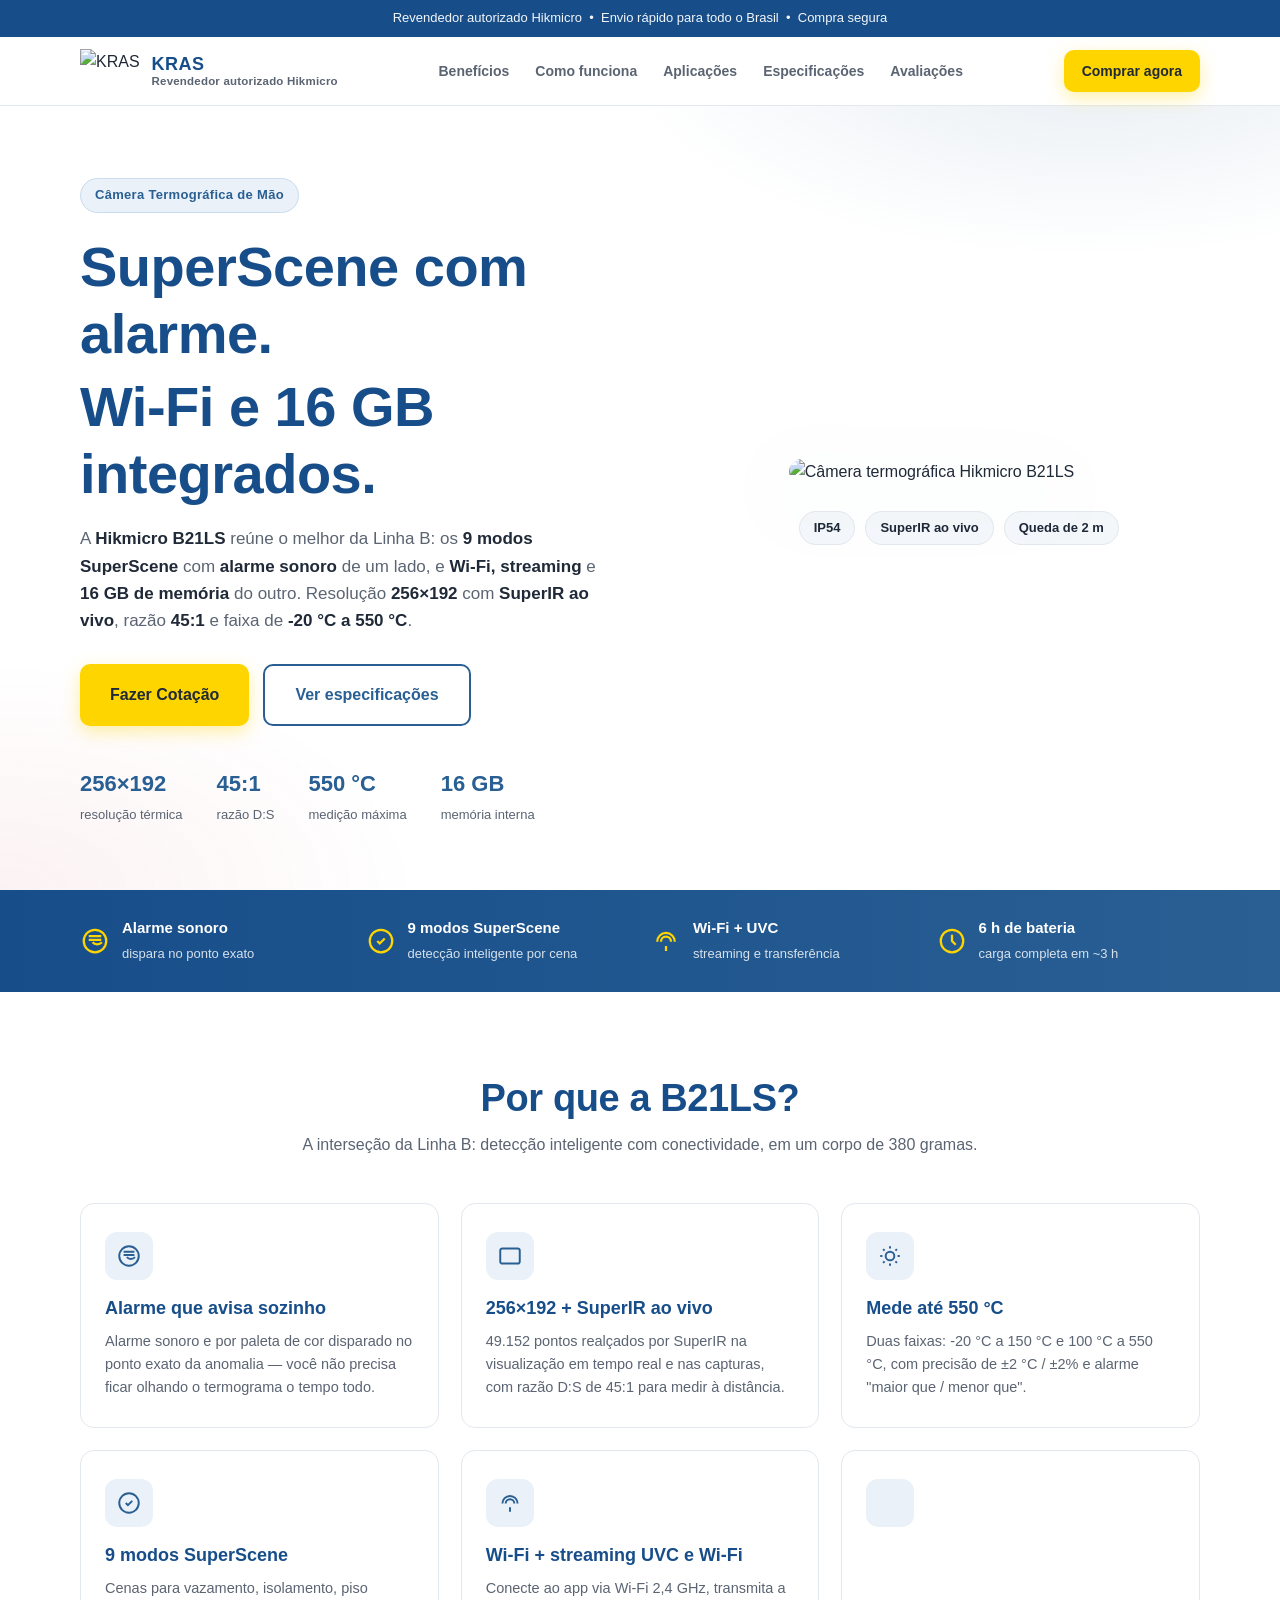
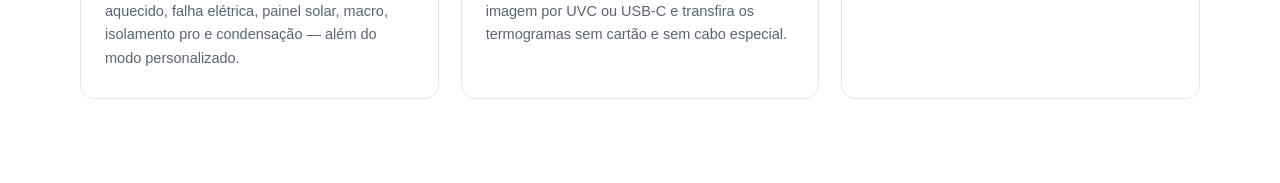
==== B21LS/index.html @ 4b2b3f81 "Add files via upload" ====
<!DOCTYPE html>
<html lang="pt-BR">
<head>
  <meta charset="UTF-8">
  <meta name="viewport" content="width=device-width, initial-scale=1.0">
  <title>Hikmicro B21LS | Câmera Termográfica | KRAS</title>
  <link rel="stylesheet" href="style.css">
</head>
<body>

  <!-- Barra de anúncio superior -->
  <div class="topbar">
    <p>Revendedor autorizado Hikmicro &nbsp;•&nbsp; Envio rápido para todo o Brasil &nbsp;•&nbsp; Compra segura</p>
  </div>

  <!-- Navegação -->
  <header class="nav">
    <div class="nav-inner">
      <a href="#" class="logo">
        <img src="logo-kras.png" alt="KRAS" class="logo-img">
        <span class="logo-text">KRAS <span class="logo-sub">Revendedor autorizado Hikmicro</span></span>
      </a>
      <nav class="nav-links">
        <a href="#beneficios">Benefícios</a>
        <a href="#como-funciona">Como funciona</a>
        <a href="#aplicacoes">Aplicações</a>
        <a href="#especificacoes">Especificações</a>
        <a href="#depoimentos">Avaliações</a>
      </nav>
      <a href="#comprar" class="btn btn-primary btn-nav">Comprar agora</a>
    </div>
  </header>

  <!-- HERO -->
  <section class="hero">
    <div class="hero-inner">
      <div class="hero-content">
        <span class="badge-soft">Câmera Termográfica de Mão</span>
        <h1>SuperScene com alarme.</h1>
        <h1>Wi-Fi e 16 GB integrados.</h1>
        <p class="hero-sub">
          A <strong>Hikmicro B21LS</strong> reúne o melhor da Linha B: os
          <strong>9 modos SuperScene</strong> com <strong>alarme sonoro</strong> de um lado,
          e <strong>Wi-Fi, streaming</strong> e <strong>16 GB de memória</strong> do outro.
          Resolução <strong>256×192</strong> com <strong>SuperIR ao vivo</strong>,
          razão <strong>45:1</strong> e faixa de <strong>-20 °C a 550 °C</strong>.
        </p>
        <div class="hero-cta">
          <a href="#comprar" class="btn btn-primary btn-lg">Fazer Cotação</a>
          <a href="#especificacoes" class="btn btn-outline btn-lg">Ver especificações</a>
        </div>
        <div class="hero-stats">
          <div class="stat"><strong>256×192</strong><span>resolução térmica</span></div>
          <div class="stat"><strong>45:1</strong><span>razão D:S</span></div>
          <div class="stat"><strong>550 °C</strong><span>medição máxima</span></div>
          <div class="stat"><strong>16 GB</strong><span>memória interna</span></div>
        </div>
      </div>

      <div class="hero-visual">
        <!-- Foto do produto na mesma pasta: b21ls.png -->
        <img src="b21ls.png" alt="Câmera termográfica Hikmicro B21LS" class="hero-img">
        <div class="hero-tags">
          <span class="tag">IP54</span>
          <span class="tag">SuperIR ao vivo</span>
          <span class="tag">Queda de 2 m</span>
        </div>
      </div>
    </div>
  </section>

  <!-- Faixa de benefícios principais -->
  <section class="strip">
    <div class="strip-inner">
      <div class="strip-item">
        <svg viewBox="0 0 24 24" fill="none" stroke="currentColor" stroke-width="1.8"><path d="M10 13a5 5 0 007.5 0M7 8h10M7 11h10"/><circle cx="12" cy="12" r="9"/></svg>
        <div><strong>Alarme sonoro</strong><span>dispara no ponto exato</span></div>
      </div>
      <div class="strip-item">
        <svg viewBox="0 0 24 24" fill="none" stroke="currentColor" stroke-width="1.8"><path d="M9 12l2 2 4-4"/><circle cx="12" cy="12" r="9"/></svg>
        <div><strong>9 modos SuperScene</strong><span>detecção inteligente por cena</span></div>
      </div>
      <div class="strip-item">
        <svg viewBox="0 0 24 24" fill="none" stroke="currentColor" stroke-width="1.8"><path d="M5 12.5a7 7 0 0114 0M8 12.5a4 4 0 018 0M12 12.5h.01"/><path d="M12 16v4"/></svg>
        <div><strong>Wi-Fi + UVC</strong><span>streaming e transferência</span></div>
      </div>
      <div class="strip-item">
        <svg viewBox="0 0 24 24" fill="none" stroke="currentColor" stroke-width="1.8"><circle cx="12" cy="12" r="9"/><path d="M12 7v5l3 3"/></svg>
        <div><strong>6 h de bateria</strong><span>carga completa em ~3 h</span></div>
      </div>
    </div>
  </section>

  <!-- BENEFÍCIOS -->
  <section class="section" id="beneficios">
    <div class="container">
      <h2 class="section-title">Por que a B21LS?</h2>
      <p class="section-sub">A interseção da Linha B: detecção inteligente com conectividade, em um corpo de 380 gramas.</p>
      <div class="grid grid-3">
        <article class="card">
          <div class="card-icon"><svg viewBox="0 0 24 24" fill="none" stroke="currentColor" stroke-width="1.8"><path d="M10 13a5 5 0 007.5 0M7 8h10M7 11h10"/><circle cx="12" cy="12" r="9"/></svg></div>
          <h3>Alarme que avisa sozinho</h3>
          <p>Alarme sonoro e por paleta de cor disparado no ponto exato da anomalia — você não precisa ficar olhando o termograma o tempo todo.</p>
        </article>
        <article class="card">
          <div class="card-icon"><svg viewBox="0 0 24 24" fill="none" stroke="currentColor" stroke-width="1.8"><rect x="3" y="5" width="18" height="14" rx="2"/><path d="M8 10h.01M12 10h.01M16 10h.01M8 14h.01M12 14h.01M16 14h.01"/></svg></div>
          <h3>256×192 + SuperIR ao vivo</h3>
          <p>49.152 pontos realçados por SuperIR na visualização em tempo real e nas capturas, com razão D:S de 45:1 para medir à distância.</p>
        </article>
        <article class="card">
          <div class="card-icon"><svg viewBox="0 0 24 24" fill="none" stroke="currentColor" stroke-width="1.8"><path d="M12 3v2M12 19v2M3 12h2M19 12h2M5.6 5.6l1.4 1.4M17 17l1.4 1.4M18.4 5.6L17 7M7 17l-1.4 1.4"/><circle cx="12" cy="12" r="4"/></svg></div>
          <h3>Mede até 550 °C</h3>
          <p>Duas faixas: -20 °C a 150 °C e 100 °C a 550 °C, com precisão de ±2 °C / ±2% e alarme "maior que / menor que".</p>
        </article>
        <article class="card">
          <div class="card-icon"><svg viewBox="0 0 24 24" fill="none" stroke="currentColor" stroke-width="1.8"><path d="M9 12l2 2 4-4"/><circle cx="12" cy="12" r="9"/></svg></div>
          <h3>9 modos SuperScene</h3>
          <p>Cenas para vazamento, isolamento, piso aquecido, falha elétrica, painel solar, macro, isolamento pro e condensação — além do modo personalizado.</p>
        </article>
        <article class="card">
          <div class="card-icon"><svg viewBox="0 0 24 24" fill="none" stroke="currentColor" stroke-width="1.8"><path d="M5 12.5a7 7 0 0114 0M8 12.5a4 4 0 018 0M12 12.5h.01"/><path d="M12 16v4"/></svg></div>
          <h3>Wi-Fi + streaming UVC e Wi-Fi</h3>
          <p>Conecte ao app via Wi-Fi 2,4 GHz, transmita a imagem por UVC ou USB-C e transfira os termogramas sem cartão e sem cabo especial.</p>
        </article>
        <article class="card">
          <div class="card-icon"><svg viewBox="0 0 24 24" fill="none" stroke="currentColor" stroke-width="1.8"><path
---- B21LS/style.css ----
/* ===== Cores oficiais KRAS ===== */
:root {
  --azul: #295F93;
  --azul-escuro: #174E8A;
  --azul-claro: #eaf1f8;
  --vermelho: #C22330;
  --amarelo: #FFD500;
  --fundo: #ffffff;
  --fundo-alt: #f4f7fa;
  --texto: #1f2937;
  --texto-suave: #5b6472;
  --borda: #e3e8ee;
  --radius: 14px;
}

* { margin: 0; padding: 0; box-sizing: border-box; }

html { scroll-behavior: smooth; }

body {
  font-family: -apple-system, BlinkMacSystemFont, "Segoe UI", Roboto, "Helvetica Neue", Arial, sans-serif;
  background: var(--fundo);
  color: var(--texto);
  line-height: 1.6;
}

a { color: inherit; text-decoration: none; }
img { max-width: 100%; display: block; }
h1, h2, h3 { line-height: 1.2; color: var(--azul-escuro); }

.container { width: min(1120px, 92%); margin: 0 auto; }
.container-narrow { width: min(860px, 92%); }

/* ===== Topbar ===== */
.topbar {
  background: var(--azul-escuro);
  text-align: center;
  padding: 8px 16px;
  font-size: 13px;
  color: #ffffff;
}
.topbar p { opacity: .95; }

/* ===== Navegação ===== */
.nav {
  position: sticky;
  top: 0;
  z-index: 50;
  background: rgba(255, 255, 255, .96);
  backdrop-filter: blur(12px);
  border-bottom: 1px solid var(--borda);
}
.nav-inner {
  width: min(1120px, 92%);
  margin: 0 auto;
  display: flex;
  align-items: center;
  justify-content: space-between;
  gap: 16px;
  padding: 12px 0;
}
.logo { display: flex; align-items: center; gap: 12px; }
.logo-img { height: 44px; width: auto; }
.logo-img-sm { height: 34px; }
.logo-text { display: flex; flex-direction: column; line-height: 1.15; font-weight: 800; color: var(--azul-escuro); font-size: 18px; letter-spacing: .5px; }
.logo-sub { font-size: 11.5px; font-weight: 600; color: var(--texto-suave); letter-spacing: .2px; }
.nav-links { display: flex; gap: 26px; font-size: 14px; color: var(--texto-suave); }
.nav-links a { transition: color .2s; font-weight: 600; }
.nav-links a:hover { color: var(--vermelho); }

/* ===== Botões ===== */
.btn {
  display: inline-flex; align-items: center; justify-content: center;
  gap: 8px;
  font-family: inherit;
  font-weight: 700;
  border-radius: 10px;
  padding: 12px 22px;
  font-size: 15px;
  transition: transform .2s, box-shadow .2s, background .2s;
  cursor: pointer;
  border: none;
}
.btn-primary {
  background: var(--amarelo);
  color: #1f2937;
  box-shadow: 0 6px 18px rgba(255, 213, 0, .35);
}
.btn-primary:hover { transform: translateY(-2px); box-shadow: 0 10px 24px rgba(255, 213, 0, .45); }
.btn-outline {
  background: transparent;
  border: 2px solid var(--azul);
  color: var(--azul);
}
.btn-outline:hover { background: var(--azul); color: #ffffff; }
.btn-lg { padding: 16px 30px; font-size: 16px; }
.btn-nav { padding: 10px 18px; font-size: 14px; }

/* ===== Navegação entre câmeras (final de cada página) ===== */
.page-changer {
  padding: 64px 0;
  text-align: center;
  background: var(--fundo-alt);
  border-block: 1px solid var(--borda);
}
.page-changer p {
  font-size: 14px;
  font-weight: 700;
  text-transform: uppercase;
  letter-spacing: 2px;
  color: var(--texto-suave);
  margin-bottom: 20px;
}
.page-changer .btn { margin: 6px; }

/* ===== Hero ===== */
.hero {
  padding: 72px 0 64px;
  background:
    radial-gradient(800px 380px at 85% -10%, rgba(41, 95, 147, .12), transparent 60%),
    radial-gradient(700px 380px at 0% 100%, rgba(194, 35, 48, .06), transparent 60%),
    var(--fundo);
}
.hero-inner {
  width: min(1120px, 92%); margin: 0 auto;
  display: grid;
  grid-template-columns: 1.1fr .9fr;
  align-items: center;
  gap: 48px;
}
.badge-soft {
  display: inline-block;
  background: var(--azul-claro);
  border: 1px solid #c9dcef;
  color: var(--azul);
  padding: 6px 14px;
  border-radius: 999px;
  font-size: 13px;
  font-weight: 700;
  margin-bottom: 20px;
  letter-spacing: .3px;
}
.hero h1 {
  font-size: clamp(34px, 5vw, 56px);
  font-weight: 800;
  letter-spacing: -.5px;
  margin-bottom: 6px;
  color: var(--azul-escuro);
}
.hero h1:last-of-type { margin-bottom: 18px; }
.hero-sub { color: var(--texto-suave); font-size: 17px; max-width: 520px; margin-bottom: 30px; }
.hero-sub strong { color: var(--texto); }
.hero-cta { display: flex; flex-wrap: wrap; gap: 14px; margin-bottom: 40px; }
.hero-stats { display: flex; flex-wrap: wrap; gap: 34px; }
.stat strong { display: block; font-size: 22px; color: var(--azul); }
.stat span { font-size: 13px; color: var(--texto-suave); }

.hero-visual { position: relative; display: flex; flex-direction: column; align-items: center; }
.hero-img {
  width: min(340px, 100%);
  filter: drop-shadow(0 20px 40px rgba(41, 95, 147, .22));
  border-radius: 18px;
}
.hero-tags { display: flex; flex-wrap: wrap; justify-content: center; gap: 10px; margin-top: 26px; }
.tag {
  background: var(--fundo-alt);
  border: 1px solid var(--borda);
  border-radius: 999px;
  padding: 6px 14px;
  font-size: 13px;
  color: var(--texto);
  font-weight: 600;
}

/* ===== Faixa de benefícios ===== */
.strip { background: linear-gradient(90deg, var(--azul-escuro), var(--azul)); color: #ffffff; }
.strip-inner {
  width: min(1120px, 92%); margin: 0 auto;
  display: grid; grid-template-columns: repeat(4, 1fr);
  gap: 22px; padding: 26px 0;
}
.strip-item { display: flex; align-items: center; gap: 12px; }
.strip-item svg { width: 30px; height: 30px; color: var(--amarelo); flex-shrink: 0; }
.strip-item strong { display: block; font-size: 15px; color: #ffffff; }
.strip-item span { font-size: 13px; color: rgba(255, 255, 255, .82); }

/* ===== Seções ===== */
.section { padding: 84px 0; }
.section-alt { background: var(--fundo-alt); border-block: 1px solid var(--borda); }
.section-title {
  font-size: clamp(26px, 3.4vw, 38px);
  font-weight: 800;
  text-align: center;
  margin-bottom: 10px;
  letter-spacing: -.4px;
  color: var(--azul-escuro);
}
.section-sub { text-align: center; color: var(--texto-suave); margin-bottom: 46px; font-size: 16px; }

/* ===== Cards de benefícios ===== */
.grid { display: grid; gap: 22px; }
.grid-3 { grid-template-columns: repeat(3, 1fr); }
.card {
  background: var(--fundo);
  border: 1px solid var(--borda);
  border-radius: var(--radius);
  padding: 28px 24px;
  transition: transform .25s, border-color .25s, box-shadow .25s;
}
.card:hover { transform: translateY(-6px); border-color: var(--azul); box-shadow: 0 14px 30px rgba(41, 95, 147, .12); }
.card-icon {
  width: 48px; height: 48px;
  background: var(--azul-claro);
  border-radius: 12px;
  display: grid; place-items: center;
  margin-bottom: 18px;
}
.card-icon svg { width: 26px; height: 26px; color: var(--azul); }
.card h3 { font-size: 18px; margin-bottom: 10px; color: var(--azul-escuro); }
.card p { color: var(--texto-suave); font-size: 14.5px; }

/* ===== Como funciona ===== */
.steps {
  display: grid; grid-template-columns: repeat(3, 1fr);
  gap: 22px;
}
.step { text-align: center; padding: 30px 22px; }
.step-num {
  width: 54px; height: 54px;
  margin: 0 auto 18px;
  display: grid; place-items: center;
  border-radius: 50%;
  background: var(--azul);
  color: #ffffff;
  font-size: 22px; font-weight: 800;
  box-shadow: 0 0 0 8px rgba(41, 95, 147, .12);
}
.step h3 { font-size: 19px; margin-bottom: 10px; color: var(--azul-escuro); }
.step p { color: var(--texto-suave); font-size: 14.5px; }

/* ===== Aplicações ===== */
.grid-apps { grid-template-columns: repeat(3, 1fr); }
.app-card {
  background: var(--fundo);
  border: 1px solid var(--borda);
  border-top: 4px solid var(--vermelho);
  border-radius: var(--radius);
  padding: 26px 24px;
  transition: transform .25s, box-shadow .25s;
}
.app-card:hover { transform: translateY(-6px); box-shadow: 0 14px 30px rgba(194, 35, 48, .1); }
.app-tag {
  display: inline-block;
  background: rgba(194, 35, 48, .08);
  color: var(--vermelho);
  border-radius: 999px;
  padding: 4px 12px;
  font-size: 12px;
  font-weight: 700;
  letter-spacing: .4px;
  text-transform: uppercase;
  margin-bottom: 14px;
}
.app-card h3 { font-size: 17px; margin-bottom: 8px; color: var(--azul-escuro); }
.app-card p { color: var(--texto-suave); font-size: 14px; }

/* ===== Especificações ===== */
.spec-table {
  border: 1px solid var(--borda);
  border-radius: var(--radius);
  overflow: hidden;
  background: var(--fundo);
}
.spec-row {
  display: grid; grid-template-columns: 250px 1fr;
  gap: 18px; padding: 15px 22px;
  border-bottom: 1px solid var(--borda);
  font-size: 14.5px;
}
.spec-row:last-child { border-bottom: none; }
.spec-row:nth-child(even) { background: var(--fundo-alt); }
.spec-row span { color: var(--texto-suave); }
.spec-row strong { font-weight: 600; color: var(--texto); }

/* ===== Depoimentos ===== */
.review {
  background: var(--fundo);
  border: 1px solid var(--borda);
  border-radius: var(--radius);
  padding: 26px 24px;
  display: flex; flex-direction: column;
}
.stars { color: #f5a623; font-size: 17px; letter-spacing: 2px; margin-bottom: 12px; }
.review p { color: var(--texto); font-size: 14.5px; flex: 1; }
.review footer { margin-top: 18px; }
.review footer strong { display: block; font-size: 15px; color: var(--azul-escuro); }
.review footer span { color: var(--texto-suave); font-size: 13px; }

/* ===== CTA final ===== */
.cta {
  padding: 84px 0;
  background: linear-gradient(135deg, var(--azul-escuro), var(--azul));
  text-align: center;
}
.cta-inner { width: min(720px, 92%); margin: 0 auto; }
.cta h2 { font-size: clamp(28px, 4vw, 40px); font-weight: 800; margin-bottom: 14px; color: #ffffff; }
.cta p { color: rgba(255, 255, 255, .85); font-size: 16px; max-width: 560px; margin: 0 auto 28px; }
.price-box { margin-bottom: 26px; }
.price-label { font-size: 14px; color: rgba(255, 255, 255, .8); text-transform: uppercase; letter-spacing: 1px; display: block; }
.price-value {
  font-size: 52px; font-weight: 800;
  color: var(--amarelo);
  line-height: 1.1;
  display: block;
}
.price-note { font-size: 13px; color: rgba(255, 255, 255, .75); }
.cta-actions { display: flex; justify-content: center; flex-wrap: wrap; gap: 14px; margin-bottom: 20px; }
.cta-actions .btn-outline { border-color: rgba(255, 255, 255, .7); color: #ffffff; }
.cta-actions .btn-outline:hover { background: #ffffff; color: var(--azul-escuro); }
.cta-selos { font-size: 13.5px; color: rgba(255, 255, 255, .8); }

/* ===== Footer ===== */
.footer { background: #14283e; padding: 30px 0; }
.footer-inner { width: min(1120px, 92%); margin: 0 auto; display: flex; flex-direction: column; gap: 8px; }
.footer-brand { display: flex; align-items: center; gap: 10px; font-weight: 800; letter-spacing: 1px; color: #ffffff; }
.footer-brand span { color: var(--amarelo); }
.footer-brand .logo-img { filter: brightness(0) invert(1); }
.footer p { color: rgba(255, 255, 255, .65); font-size: 13px; max-width: 640px; }

/* ===== Responsivo ===== */
@media (max-width: 900px) {
  .hero-inner { grid-template-columns: 1fr; text-align: center; }
  .hero-sub { margin-inline: auto; }
  .hero-cta, .hero-stats { justify-content: center; }
  .hero-visual { order: -1; }
  .strip-inner { grid-template-columns: repeat(2, 1fr); }
  .grid-3, .grid-apps, .steps { grid-template-columns: 1fr; }
  .nav-links { display: none; }
  .section { padding: 60px 0; }
  .spec-row { grid-template-columns: 1fr; gap: 4px; }
}

@media (max-width: 640px) {
  .strip-inner { grid-template-columns: 1fr; }
  .btn-nav { display: none; }
  .hero { padding: 48px 0 44px; }
  .price-value { font-size: 42px; }
}
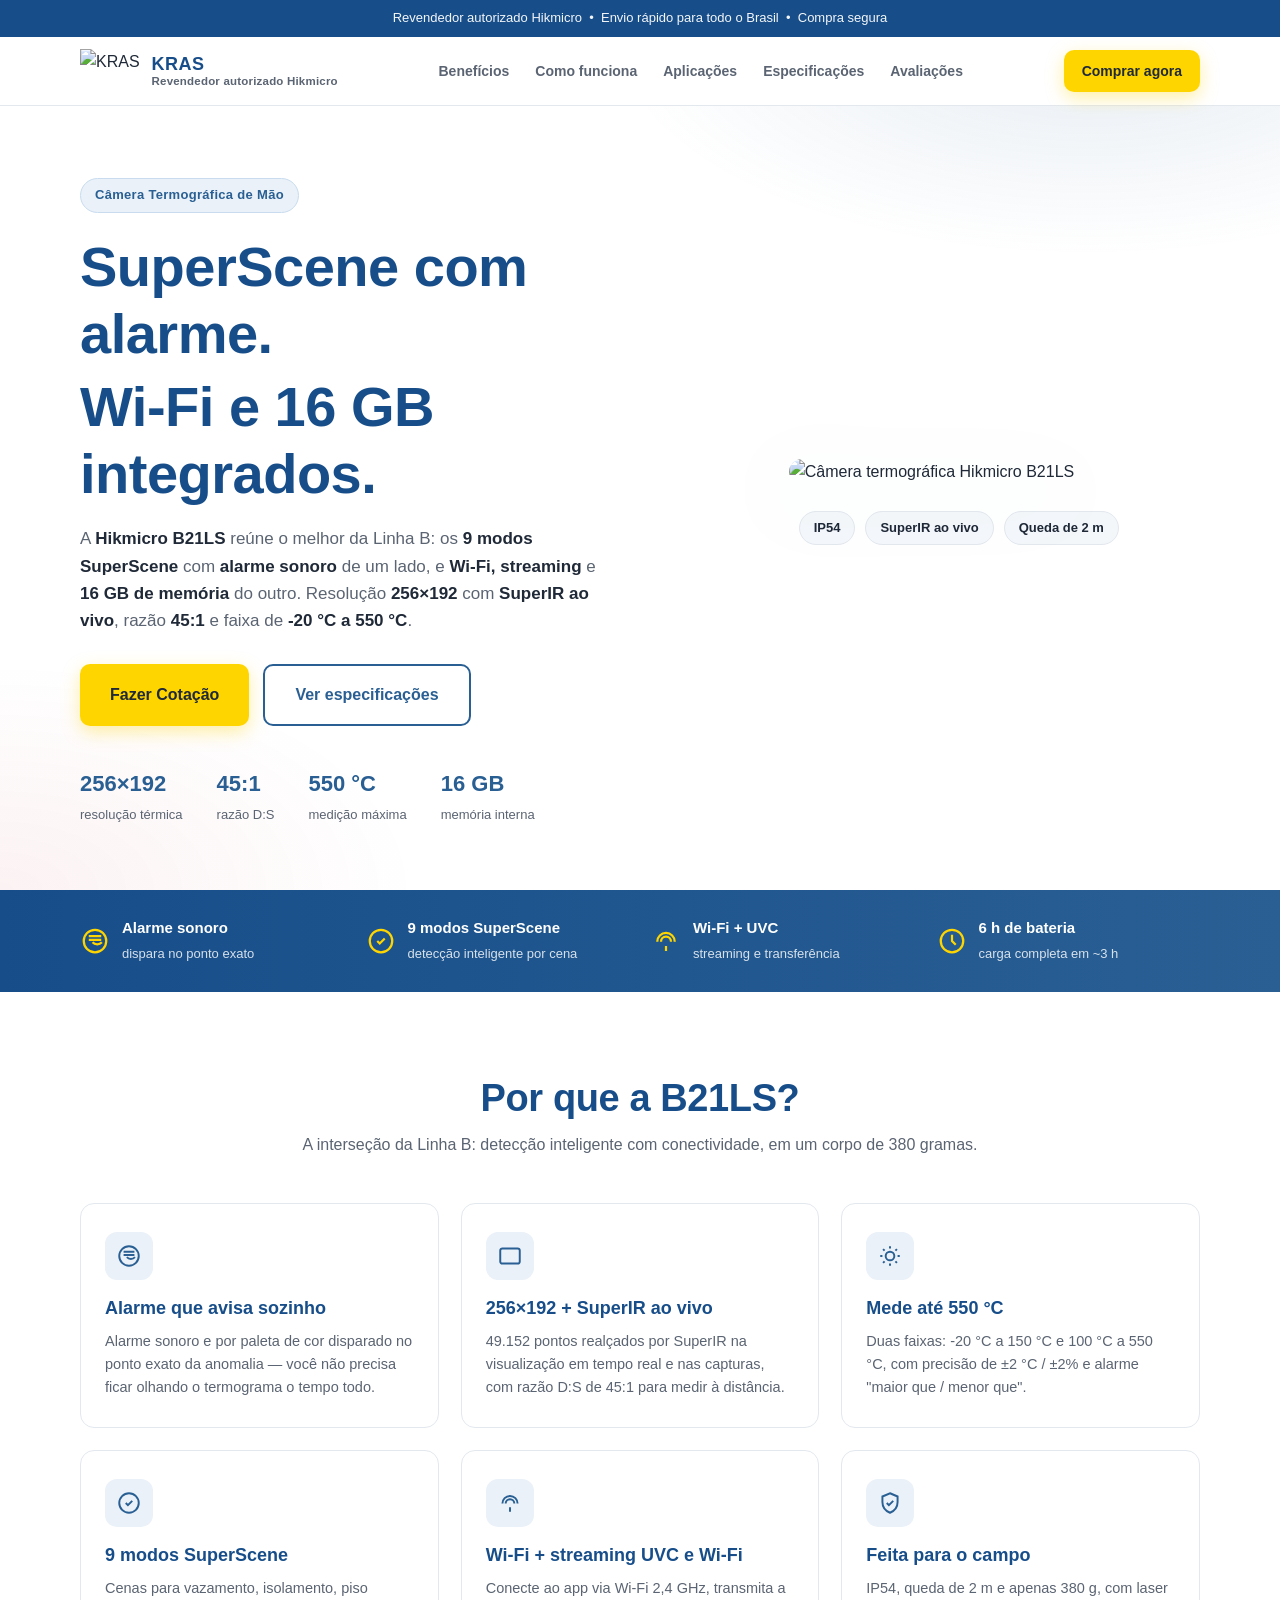
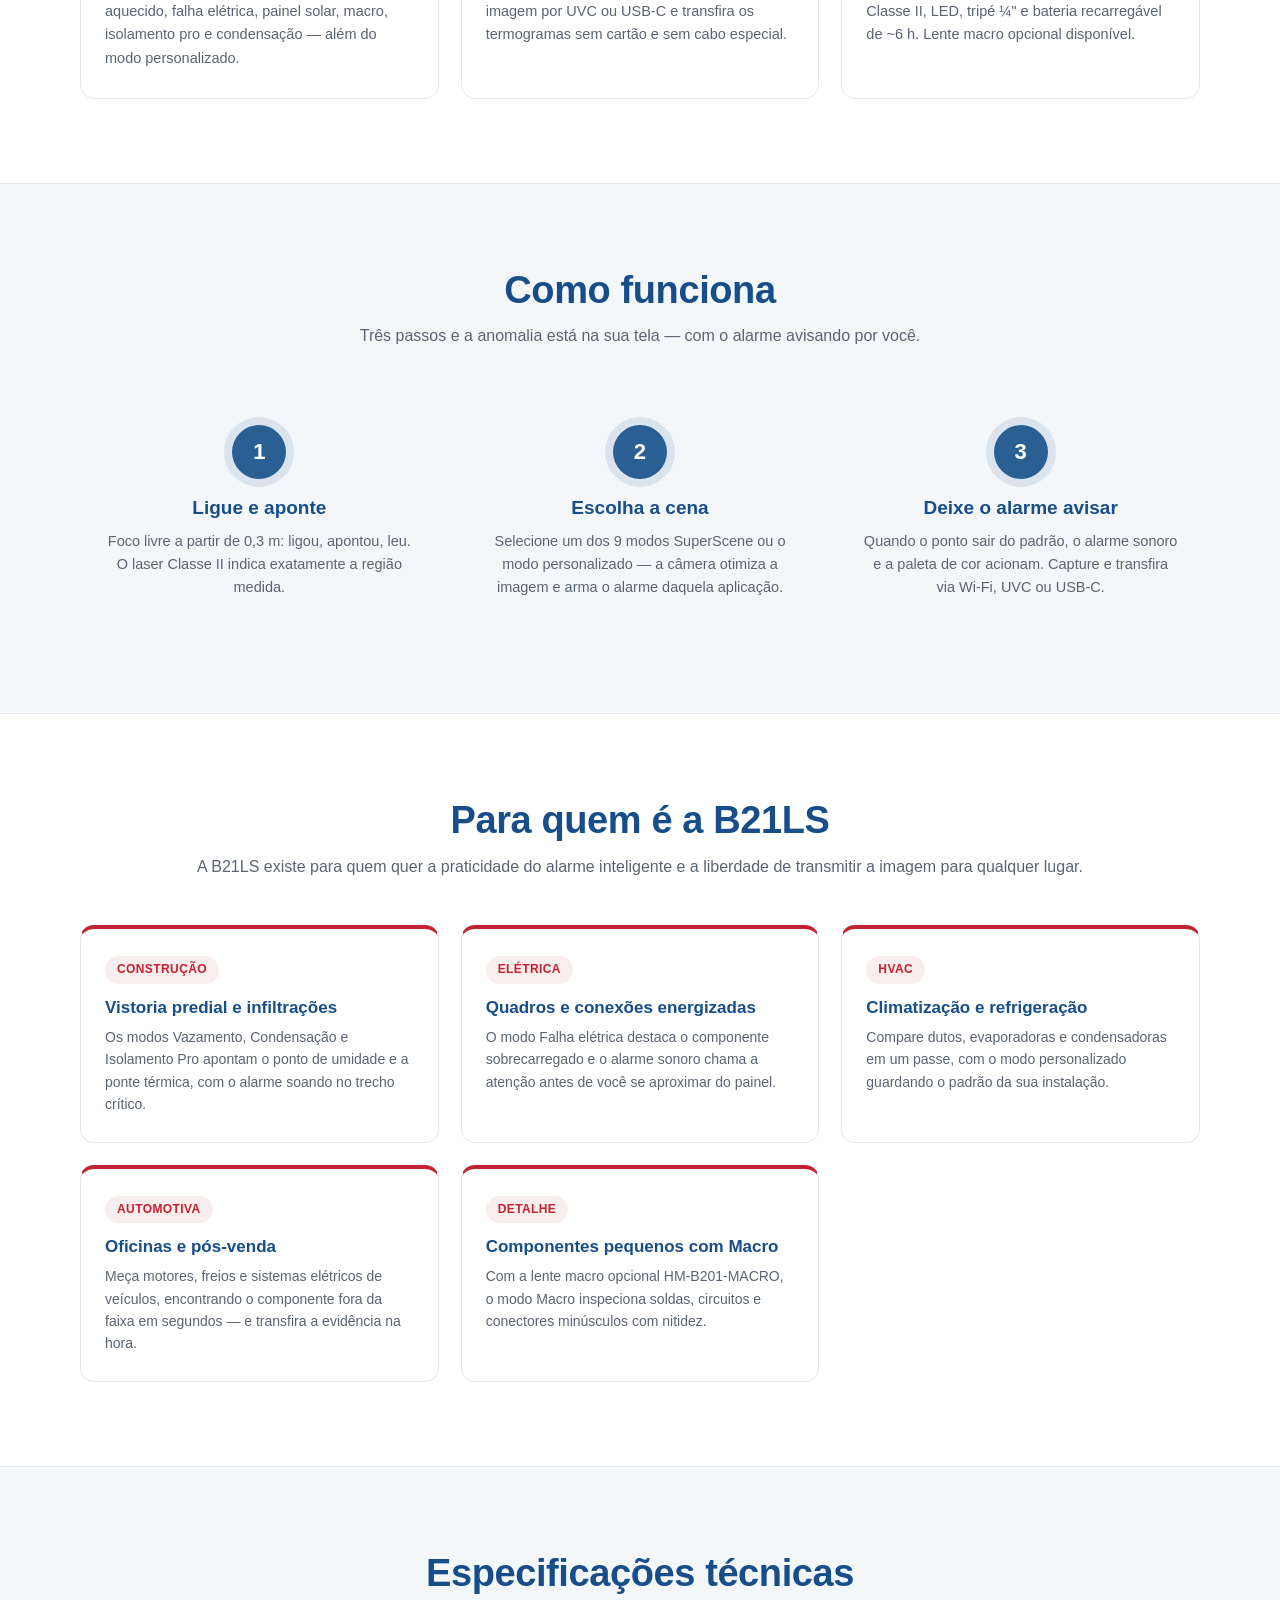
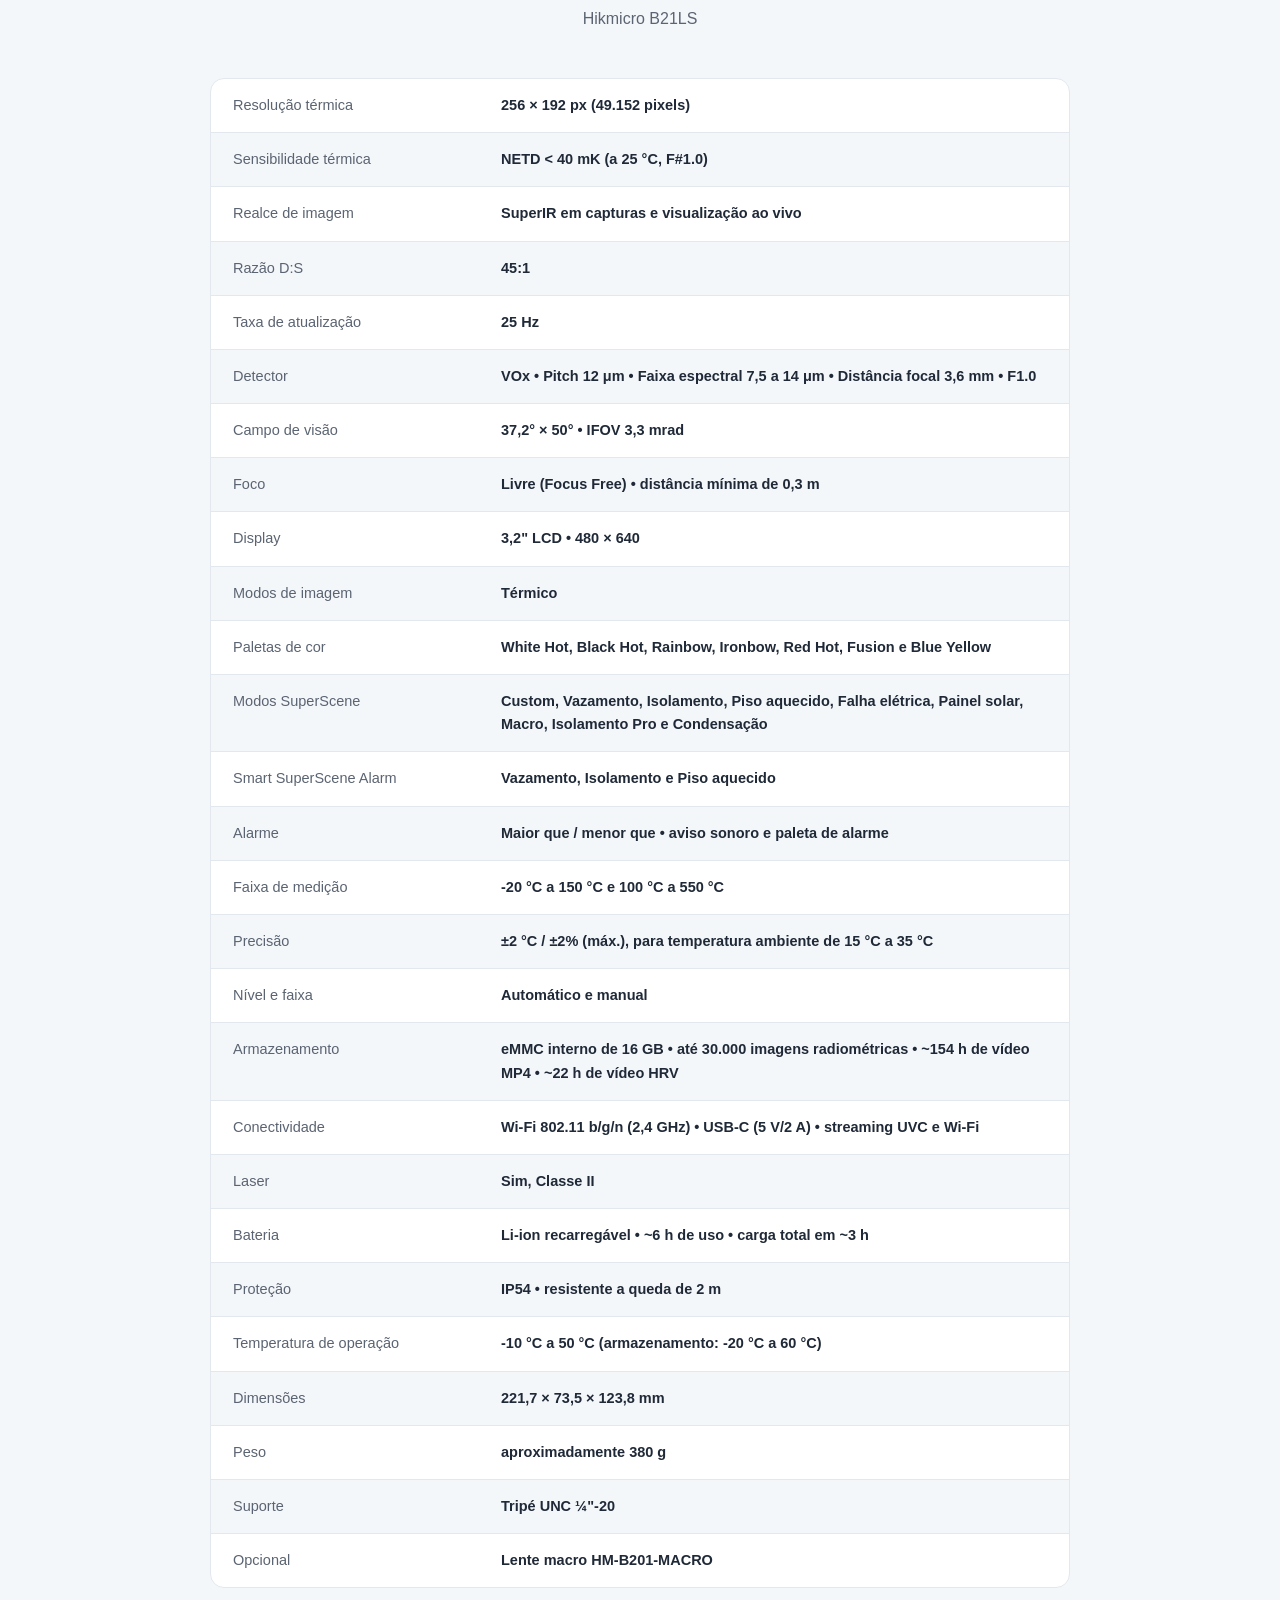
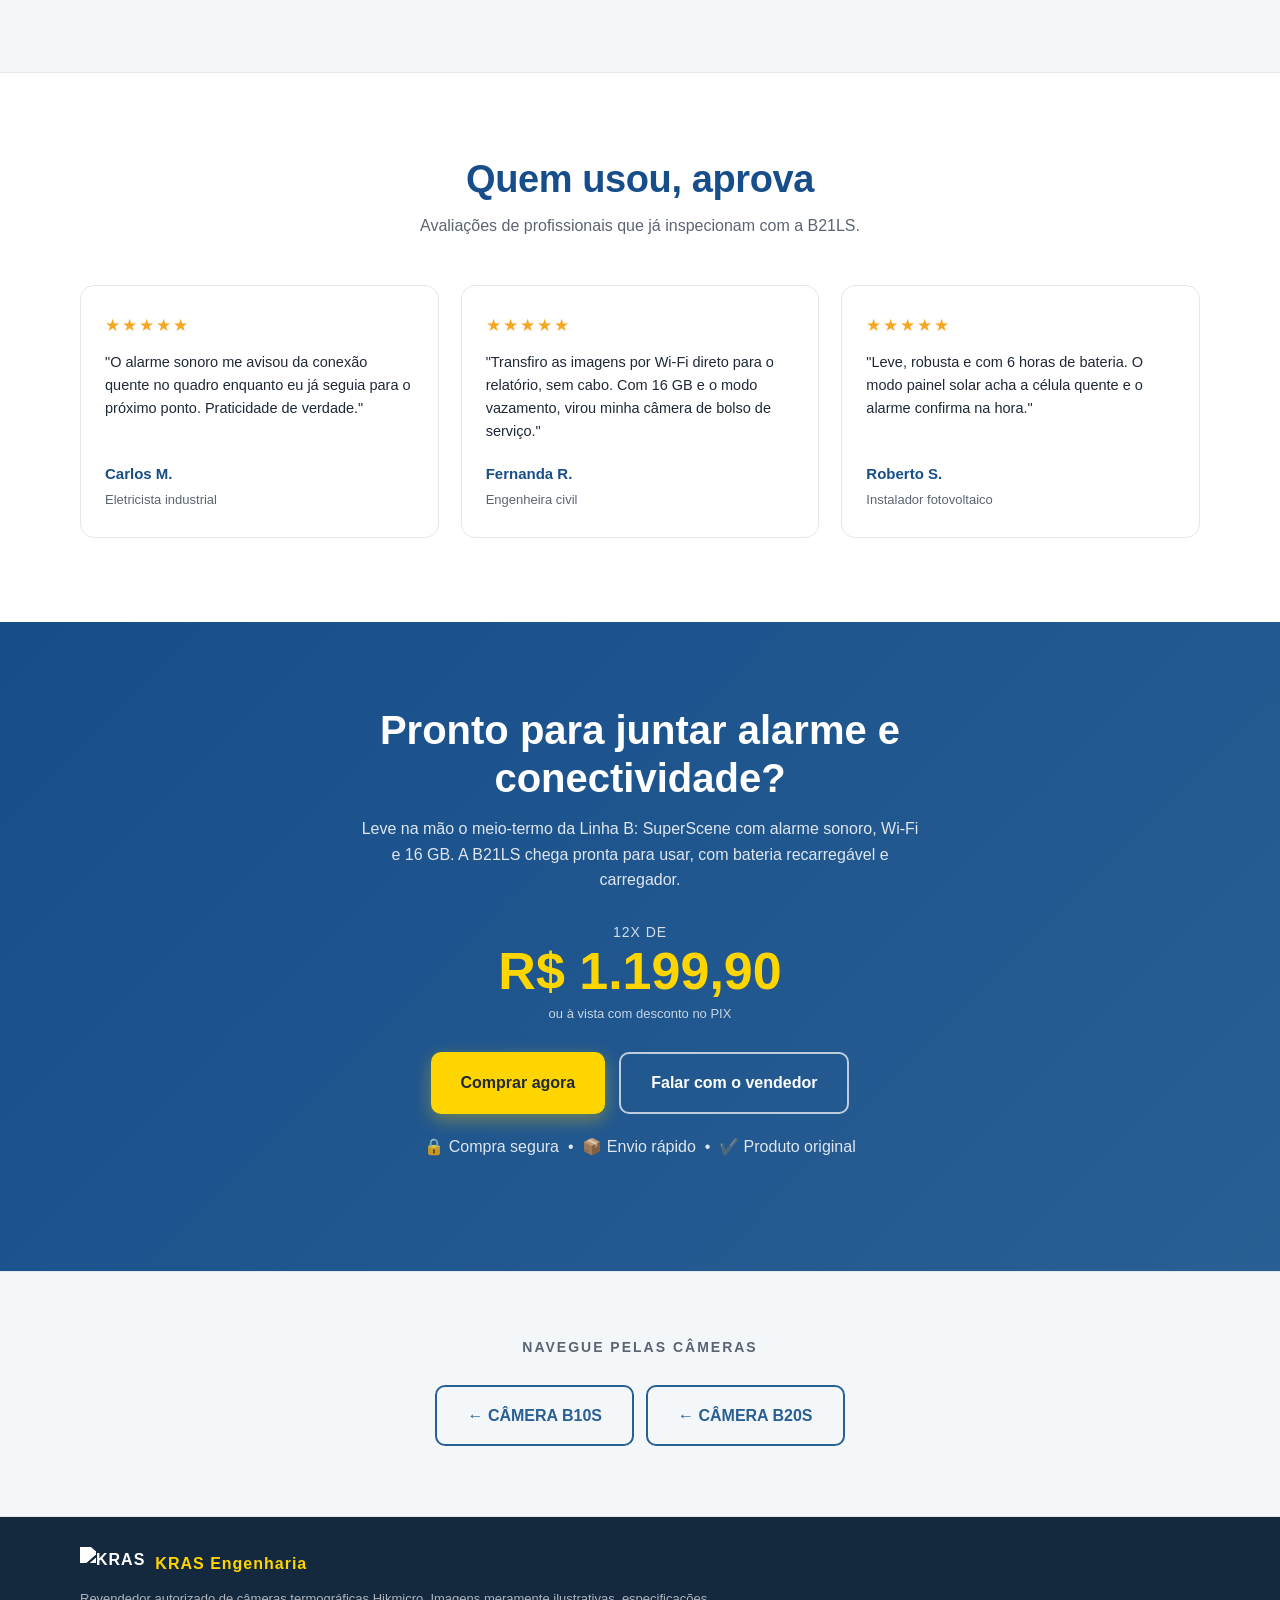
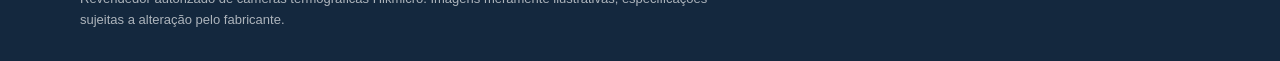
==== commit 87bfb456: "Update index.html" ====
--- a/B21LS/index.html
+++ b/B21LS/index.html
@@ -123,4 +123,169 @@
           <p>Conecte ao app via Wi-Fi 2,4 GHz, transmita a imagem por UVC ou USB-C e transfira os termogramas sem cartão e sem cabo especial.</p>
         </article>
         <article class="card">
-          <div class="card-icon"><svg viewBox="0 0 24 24" fill="none" stroke="currentColor" stroke-width="1.8"><path+          <div class="card-icon"><svg viewBox="0 0 24 24" fill="none" stroke="currentColor" stroke-width="1.8"><path d="M12 3l7 3v5c0 5-3.5 8.5-7 10-3.5-1.5-7-5-7-10V6l7-3z"/><path d="M9 12l2 2 4-4"/></svg></div>
+          <h3>Feita para o campo</h3>
+          <p>IP54, queda de 2 m e apenas 380 g, com laser Classe II, LED, tripé ¼" e bateria recarregável de ~6 h. Lente macro opcional disponível.</p>
+        </article>
+      </div>
+    </div>
+  </section>
+
+  <!-- COMO FUNCIONA -->
+  <section class="section section-alt" id="como-funciona">
+    <div class="container">
+      <h2 class="section-title">Como funciona</h2>
+      <p class="section-sub">Três passos e a anomalia está na sua tela — com o alarme avisando por você.</p>
+      <div class="steps">
+        <div class="step">
+          <span class="step-num">1</span>
+          <h3>Ligue e aponte</h3>
+          <p>Foco livre a partir de 0,3 m: ligou, apontou, leu. O laser Classe II indica exatamente a região medida.</p>
+        </div>
+        <div class="step">
+          <span class="step-num">2</span>
+          <h3>Escolha a cena</h3>
+          <p>Selecione um dos 9 modos SuperScene ou o modo personalizado — a câmera otimiza a imagem e arma o alarme daquela aplicação.</p>
+        </div>
+        <div class="step">
+          <span class="step-num">3</span>
+          <h3>Deixe o alarme avisar</h3>
+          <p>Quando o ponto sair do padrão, o alarme sonoro e a paleta de cor acionam. Capture e transfira via Wi-Fi, UVC ou USB-C.</p>
+        </div>
+      </div>
+    </div>
+  </section>
+
+  <!-- APLICAÇÕES -->
+  <section class="section" id="aplicacoes">
+    <div class="container">
+      <h2 class="section-title">Para quem é a B21LS</h2>
+      <p class="section-sub">A B21LS existe para quem quer a praticidade do alarme inteligente e a liberdade de transmitir a imagem para qualquer lugar.</p>
+      <div class="grid grid-apps">
+        <article class="app-card">
+          <span class="app-tag">Construção</span>
+          <h3>Vistoria predial e infiltrações</h3>
+          <p>Os modos Vazamento, Condensação e Isolamento Pro apontam o ponto de umidade e a ponte térmica, com o alarme soando no trecho crítico.</p>
+        </article>
+        <article class="app-card">
+          <span class="app-tag">Elétrica</span>
+          <h3>Quadros e conexões energizadas</h3>
+          <p>O modo Falha elétrica destaca o componente sobrecarregado e o alarme sonoro chama a atenção antes de você se aproximar do painel.</p>
+        </article>
+        <article class="app-card">
+          <span class="app-tag">HVAC</span>
+          <h3>Climatização e refrigeração</h3>
+          <p>Compare dutos, evaporadoras e condensadoras em um passe, com o modo personalizado guardando o padrão da sua instalação.</p>
+        </article>
+        <article class="app-card">
+          <span class="app-tag">Automotiva</span>
+          <h3>Oficinas e pós-venda</h3>
+          <p>Meça motores, freios e sistemas elétricos de veículos, encontrando o componente fora da faixa em segundos — e transfira a evidência na hora.</p>
+        </article>
+        <article class="app-card">
+          <span class="app-tag">Detalhe</span>
+          <h3>Componentes pequenos com Macro</h3>
+          <p>Com a lente macro opcional HM-B201-MACRO, o modo Macro inspeciona soldas, circuitos e conectores minúsculos com nitidez.</p>
+        </article>
+      </div>
+    </div>
+  </section>
+
+  <!-- ESPECIFICAÇÕES -->
+  <section class="section section-alt" id="especificacoes">
+    <div class="container container-narrow">
+      <h2 class="section-title">Especificações técnicas</h2>
+      <p class="section-sub">Hikmicro B21LS</p>
+      <div class="spec-table">
+        <div class="spec-row"><span>Resolução térmica</span><strong>256 × 192 px (49.152 pixels)</strong></div>
+        <div class="spec-row"><span>Sensibilidade térmica</span><strong>NETD &lt; 40 mK (a 25 °C, F#1.0)</strong></div>
+        <div class="spec-row"><span>Realce de imagem</span><strong>SuperIR em capturas e visualização ao vivo</strong></div>
+        <div class="spec-row"><span>Razão D:S</span><strong>45:1</strong></div>
+        <div class="spec-row"><span>Taxa de atualização</span><strong>25 Hz</strong></div>
+        <div class="spec-row"><span>Detector</span><strong>VOx • Pitch 12 μm • Faixa espectral 7,5 a 14 μm • Distância focal 3,6 mm • F1.0</strong></div>
+        <div class="spec-row"><span>Campo de visão</span><strong>37,2° × 50° • IFOV 3,3 mrad</strong></div>
+        <div class="spec-row"><span>Foco</span><strong>Livre (Focus Free) • distância mínima de 0,3 m</strong></div>
+        <div class="spec-row"><span>Display</span><strong>3,2" LCD • 480 × 640</strong></div>
+        <div class="spec-row"><span>Modos de imagem</span><strong>Térmico</strong></div>
+        <div class="spec-row"><span>Paletas de cor</span><strong>White Hot, Black Hot, Rainbow, Ironbow, Red Hot, Fusion e Blue Yellow</strong></div>
+        <div class="spec-row"><span>Modos SuperScene</span><strong>Custom, Vazamento, Isolamento, Piso aquecido, Falha elétrica, Painel solar, Macro, Isolamento Pro e Condensação</strong></div>
+        <div class="spec-row"><span>Smart SuperScene Alarm</span><strong>Vazamento, Isolamento e Piso aquecido</strong></div>
+        <div class="spec-row"><span>Alarme</span><strong>Maior que / menor que • aviso sonoro e paleta de alarme</strong></div>
+        <div class="spec-row"><span>Faixa de medição</span><strong>-20 °C a 150 °C e 100 °C a 550 °C</strong></div>
+        <div class="spec-row"><span>Precisão</span><strong>±2 °C / ±2% (máx.), para temperatura ambiente de 15 °C a 35 °C</strong></div>
+        <div class="spec-row"><span>Nível e faixa</span><strong>Automático e manual</strong></div>
+        <div class="spec-row"><span>Armazenamento</span><strong>eMMC interno de 16 GB • até 30.000 imagens radiométricas • ~154 h de vídeo MP4 • ~22 h de vídeo HRV</strong></div>
+        <div class="spec-row"><span>Conectividade</span><strong>Wi-Fi 802.11 b/g/n (2,4 GHz) • USB-C (5 V/2 A) • streaming UVC e Wi-Fi</strong></div>
+        <div class="spec-row"><span>Laser</span><strong>Sim, Classe II</strong></div>
+        <div class="spec-row"><span>Bateria</span><strong>Li-ion recarregável • ~6 h de uso • carga total em ~3 h</strong></div>
+        <div class="spec-row"><span>Proteção</span><strong>IP54 • resistente a queda de 2 m</strong></div>
+        <div class="spec-row"><span>Temperatura de operação</span><strong>-10 °C a 50 °C (armazenamento: -20 °C a 60 °C)</strong></div>
+        <div class="spec-row"><span>Dimensões</span><strong>221,7 × 73,5 × 123,8 mm</strong></div>
+        <div class="spec-row"><span>Peso</span><strong>aproximadamente 380 g</strong></div>
+        <div class="spec-row"><span>Suporte</span><strong>Tripé UNC ¼"-20</strong></div>
+        <div class="spec-row"><span>Opcional</span><strong>Lente macro HM-B201-MACRO</strong></div>
+      </div>
+    </div>
+  </section>
+
+  <!-- DEPOIMENTOS (exemplos de placeholder, substitua pelos reais) -->
+  <section class="section" id="depoimentos">
+    <div class="container">
+      <h2 class="section-title">Quem usou, aprova</h2>
+      <p class="section-sub">Avaliações de profissionais que já inspecionam com a B21LS.</p>
+      <div class="grid grid-3">
+        <article class="review">
+          <div class="stars">★★★★★</div>
+          <p>"O alarme sonoro me avisou da conexão quente no quadro enquanto eu já seguia para o próximo ponto. Praticidade de verdade."</p>
+          <footer><strong>Carlos M.</strong><span>Eletricista industrial</span></footer>
+        </article>
+        <article class="review">
+          <div class="stars">★★★★★</div>
+          <p>"Transfiro as imagens por Wi-Fi direto para o relatório, sem cabo. Com 16 GB e o modo vazamento, virou minha câmera de bolso de serviço."</p>
+          <footer><strong>Fernanda R.</strong><span>Engenheira civil</span></footer>
+        </article>
+        <article class="review">
+          <div class="stars">★★★★★</div>
+          <p>"Leve, robusta e com 6 horas de bateria. O modo painel solar acha a célula quente e o alarme confirma na hora."</p>
+          <footer><strong>Roberto S.</strong><span>Instalador fotovoltaico</span></footer>
+        </article>
+      </div>
+    </div>
+  </section>
+
+  <!-- CTA FINAL -->
+  <section class="cta" id="comprar">
+    <div class="cta-inner">
+      <h2>Pronto para juntar alarme e conectividade?</h2>
+      <p>Leve na mão o meio-termo da Linha B: SuperScene com alarme sonoro, Wi-Fi e 16 GB. A B21LS chega pronta para usar, com bateria recarregável e carregador.</p>
+      <!-- Preço de demonstração. Troque pelo valor real da sua oferta. -->
+      <div class="price-box">
+        <span class="price-label">12x de</span>
+        <span class="price-value">R$ 1.199,90</span>
+        <span class="price-note">ou à vista com desconto no PIX</span>
+      </div>
+      <div class="cta-actions">
+        <a href="#" class="btn btn-primary btn-lg">Comprar agora</a>
+        <a href="#" class="btn btn-outline btn-lg">Falar com o vendedor</a>
+      </div>
+      <p class="cta-selos">🔒 Compra segura &nbsp;•&nbsp; 📦 Envio rápido &nbsp;•&nbsp; ✔️ Produto original</p>
+    </div>
+  </section>
+
+  <!-- Navegação entre câmeras (gerada automaticamente) -->
+  <div class="page-changer" id="kras-navegacao"></div>
+
+  <!-- Rodapé -->
+  <footer class="footer">
+    <div class="footer-inner">
+      <div class="footer-brand">
+        <img src="logo-kras.png" alt="KRAS" class="logo-img logo-img-sm">
+        <span>KRAS <span>Engenharia</span></span>
+      </div>
+      <p>Revendedor autorizado de câmeras termográficas Hikmicro. Imagens meramente ilustrativas, especificações sujeitas a alteração pelo fabricante.</p>
+    </div>
+  </footer>
+
+  <script src="../navegacao/navegacao.js"></script>
+</body>
+</html>
